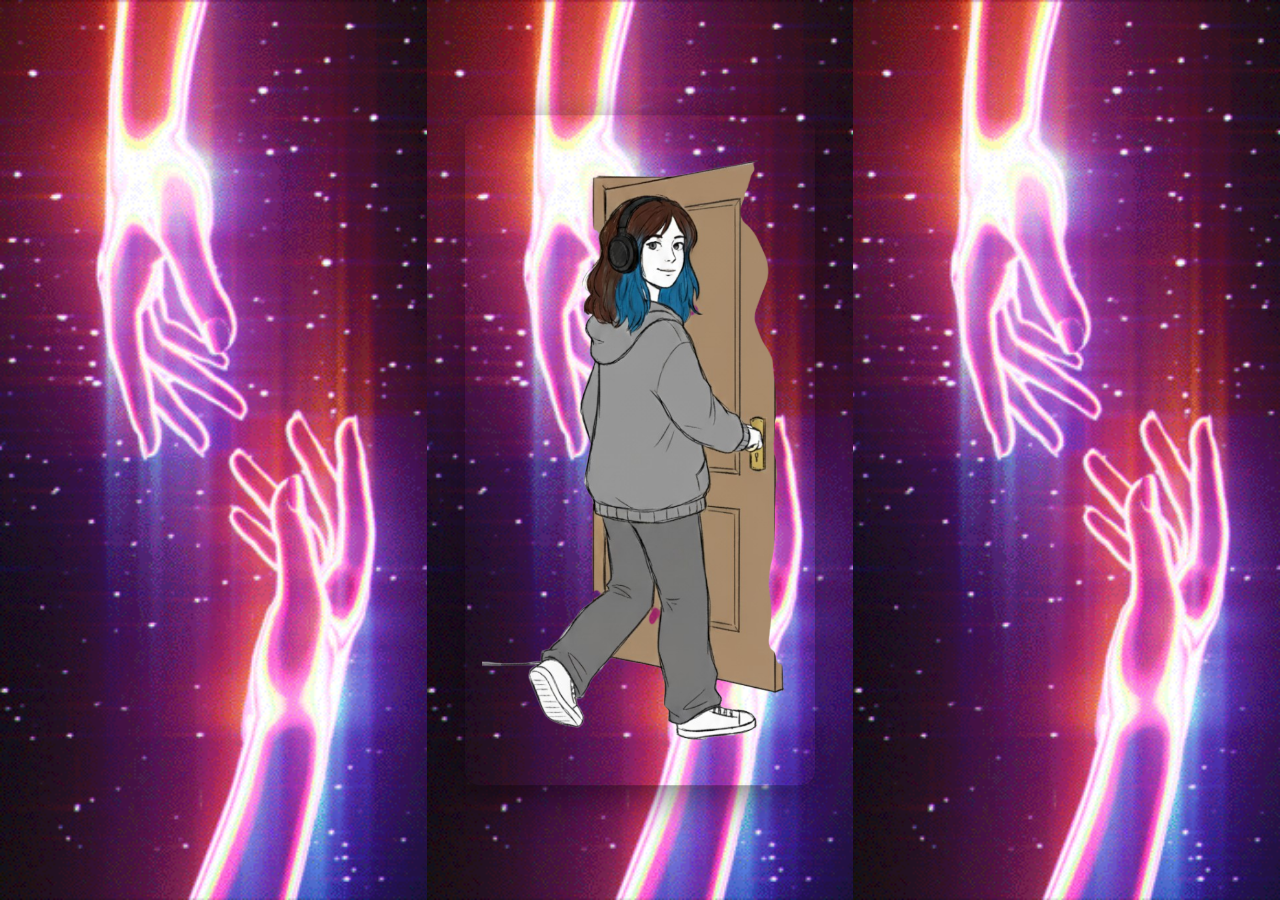
==== index.html @ 0a4c22d1 "." ====
<!DOCTYPE html>
<html lang="tr">
<head>
    <meta charset="UTF-8">
    <meta name="viewport" content="width=device-width, initial-scale=1.0">
    <title>selinpir</title>
    
    <link rel="stylesheet" href="style.css">
</head>
<body class="light-page" >
    <div id="entry-page">

       <div class="gif-background-layer">
            <a href="hakkimda.html" class="gif-link">
                <img src="img/gif/left.gif" alt="Arka Plan GIF" class="background-gif">
            </a>
            <a href="hakkimda.html" class="gif-link">
                <img src="img/gif/left.gif" alt="Arka Plan GIF" class="background-gif">
            </a>
            <a href="hakkimda.html" class="gif-link">
                <img src="img/gif/left.gif" alt="Arka Plan GIF" class="background-gif">
            </a>
        </div>
      
        <div class="center-image-layer">
            <a href="hakkimda.html">
                <img src="img/bne22.png" alt="Portfolyo Giriş" class="center-image">
            </a>
        </div>
    </div>
</body>
</html>
---- style.css ----
body {
    font-family: 'Raleway', sans-serif;
    background-color: #fff; 
    color: #333;             
    line-height: 1.6;         
    margin: 0;
    padding: 0;
    display: flex;
    flex-direction: column;
    align-items: center;
}

h1, h2 {
    font-family: 'Indie Flower', cursive;
}

header, main, footer {
    width: 100%;
    max-width: 900px; 
    padding: 20px;
    box-sizing: border-box; 
    text-align: center; 
    align-items: center;
}
/* ------------------------------------------------------------------------------------------ */
/* --- NAVBAR STİLLERİ --- */
.navbar {
    width: 100%;
    background-color: #222;
    padding: 10px 0;
    position: sticky;
    top: 0;
    z-index: 100; 
}

.navbar ul {
    display: flex; 
    justify-content: center; 
    list-style-type: none; 
    margin: 0;
    padding: 0;
}

.navbar ul li a {
    color: white;
    text-decoration: none;
    font-family: 'Indie Flower', cursive; 
    font-size: 2em; 
    padding: 10px 15px;
    transition: color 0.3s;
}

.navbar ul li a:hover {
    color: #cccccc; 
}

.language-switcher {
    margin-top: 15px;
}

.language-switcher button {
    background-color: #333;
    color: white;
    border: none;
    padding: 8px 12px;
    cursor: pointer;
    font-family: 'Indie Flower', cursive; 
    transition: background-color 0.3s;
}

.language-switcher button:hover {
    background-color: #555;
}
/* --- NAVBAR STİLLERİ --- */
/* ------------------------------------------------------------------------------------------ */
/* ------------------------------------------------------------------------------------------ */
/* --- ANA SAYFA DÜZENİ --- */
.about-page {
    display: flex;
    align-items: flex-start; 
    justify-content: center;
    gap: 20px; 
    width: 100%;
    max-width: 1200px; 
    margin: 10px auto; 
    padding: 10px;
    box-sizing: border-box;
}
/* --- SOL SÜTUN: METİN İÇERİKLERİ --- */
.about-text {
    flex: 1; 
    display: flex;
    flex-direction: column; 
    gap: 20px; 
}

.about-text h2 {
    font-family: 'Indie Flower', cursive;
    font-size: 2.5em; 
    margin-bottom: 10px; 
    color: #333;
    border-bottom: 2px solid #f0f0f0; 
    padding-bottom: 10px;
}

#deneyim-listesi, #beceri-listesi {
    display: flex;
    flex-direction: column;
    gap: 15px; 
}

.deneyim-item, .beceri-item {
    padding-bottom: 10px;
    border-bottom: 1px solid #e9e9e9; 
}

.deneyim-item:last-child, .beceri-item:last-child {
    border-bottom: none; 
}

.deneyim-item h3, .beceri-item h3 {
    font-family: 'Indie Flower', cursive; 
    margin-bottom: 5px;
}

.about-image {
    flex: 1; 
    position: relative; 
    text-align: center; 
}

.about-image img.profile-photo {
    width: 100%;
    max-width: 400px; 
    height: auto;
    border-radius: 15px;
    box-shadow: 0 4px 15px rgba(0, 0, 0, 0.1); 
}

.cv-button {
    position: absolute;
    bottom: 25px; 
    left: 50%; 
    transform: translateX(-50%); 
    display: inline-block;
    background-color: #333;
    color: white;
    padding: 12px 25px;
    border-radius: 50px; 
    text-decoration: none;
    font-weight: bold;
    box-shadow: 0 2px 10px rgba(0, 0, 0, 0.2);
    transition: all 0.3s ease;
}

.cv-button:hover {
    background-color: #555;
    transform: translateX(-50%) translateY(-3px); 
    box-shadow: 0 4px 12px rgba(0, 0, 0, 0.3);
}
/* --- ANA SAYFA DÜZENİ --- */
/* ------------------------------------------------------------------------------------------ */
/*giris page  */
body.light-page {
    margin: 0;
    padding: 0;
    overflow: hidden; 
}
.entry-container {
    position: relative; 
    width: 100vw;
    height: 100vh;
}

.gif-background-layer {
    position: absolute; 
    top: 0;
    left: 0;
    width: 100%;
    height: 100%;
    display: flex; 
    z-index: 1; 
}

.gif-background-layer .gif-link {
    flex: 1; 
    height: 100%;
    transition: transform 0.3s ease;
}

.gif-background-layer .background-gif {
    width: 100%;
    height: 100%;
    object-fit: cover;
    display: block;
}

.center-image-layer {
    position: absolute; 
    top: 50%;
    left: 50%;
    transform: translate(-50%, -50%); 
    z-index: 2; 
}

.center-image-layer .center-image {
    max-width: 350px; 
    height: auto;
    border-radius: 15px;
    box-shadow: 0 10px 40px rgba(0, 0, 0, 0.5); 
    display: block;
}
/*giris page  */
/* ------------------------------------------------------------------------------------------ */
.navbar-gif-section {
    position: relative; 
    width: 100%;
    height: 700px;    
}

.navbar-gif-section .full-width-gif {
    width: 100%;
    height: 100%;
    object-fit: cover; 
    display: block; 
}

.gif-overlay {
    position: absolute;
    top: 0;
    left: 0;
    width: 100%;
    height: 100%;
    display: flex;
    justify-content: center;
    align-items: center;
    opacity: 0; 
    transition: opacity 0.4s ease; 
    pointer-events: none; 
}

.navbar-gif-section:hover .gif-overlay {
    opacity: 1; 
    pointer-events: auto; 
}

.overlay-text {
    color: white;
    font-size: 2.2em; 
    font-weight: bold;
    text-shadow: 2px 2px 4px rgba(0, 0, 0, 0.5); 
    font-family: 'Indie Flower', cursive; 
    transform: translateY(20px); 
    opacity: 0; 
    transition: transform 0.4s ease, opacity 0.4s ease; 
}

.navbar-gif-section:hover .overlay-text {
    opacity: 1;
    transform: translateY(0); 
}

/* sosyal medya icon */
.social-icons-grid {
    display: flex;          
    justify-content: center;   
    align-items: center;  
    flex-wrap: wrap;           
    gap: 20px;                 
    padding: 20px;
    margin-top: 20px;
}

.social-icons-grid a {
    display: inline-block; 
    transition: transform 0.3s ease;
}


.social-icons-grid img {
    width: 60px;   
    height: 60px; 
    border-radius: 50%; 
    object-fit: cover; 
    box-shadow: 0 4px 10px rgba(0, 0, 0, 0.1); 
}

.social-icons-grid a:hover {
    transform: scale(1.15) translateY(-5px); 
}



.iletisim-alt-gorsel {
    display: block; 
    
    margin-left: auto;
    margin-right: auto;
    margin-top: 50px; 


    width: 100%; 
    max-width: 600px; 

}


.projects-grid {
    display: grid;
    grid-template-columns: repeat(auto-fit, minmax(350px, 1fr));
    gap: 25px; 
    padding: 20px 0;
}

.project-card {
    background-color: #ffffff;
    border-radius: 15px;
    padding: 25px;
    box-shadow: 0 4px 20px rgba(0, 0, 0, 0.08);
    display: flex;
    flex-direction: column; 
    transition: transform 0.3s ease, box-shadow 0.3s ease;
}

.project-card:hover {
    transform: translateY(-8px); 
    box-shadow: 0 8px 25px rgba(0, 0, 0, 0.12);
}

.project-date {
    font-size: 0.9em;
    color: #888;
    margin-bottom: 8px;
    text-align: right;
}

.project-title {
    font-family: 'Indie Flower', cursive; 
    font-size: 2em;
    color: #333;
    margin-top: 0;
    margin-bottom: 15px;
}

.project-description {
    color: #555;
    font-size: 1em;
    line-height: 1.6;
    flex-grow: 1; 
    margin-bottom: 20px;
}

.project-tech-list {
    list-style-type: none;
    padding: 0;
    margin: 0 0 25px 0;
    display: flex;
    flex-wrap: wrap;
    gap: 8px;
}

.project-tech-list li {
    background-color: #f0f0f0;
    color: #444;
    font-size: 0.85em;
    padding: 5px 12px;
    border-radius: 20px;
}

.project-link {
    display: inline-block;
    background-color: #222;
    color: white;
    padding: 12px 20px;
    border-radius: 8px;
    text-decoration: none;
    text-align: center;
    font-weight: bold;
    transition: background-color 0.3s ease;
    margin-top: auto; 
}

.project-link:hover {
    background-color: #555;
}

.project-link .fab {
    margin-left: 8px; 
}
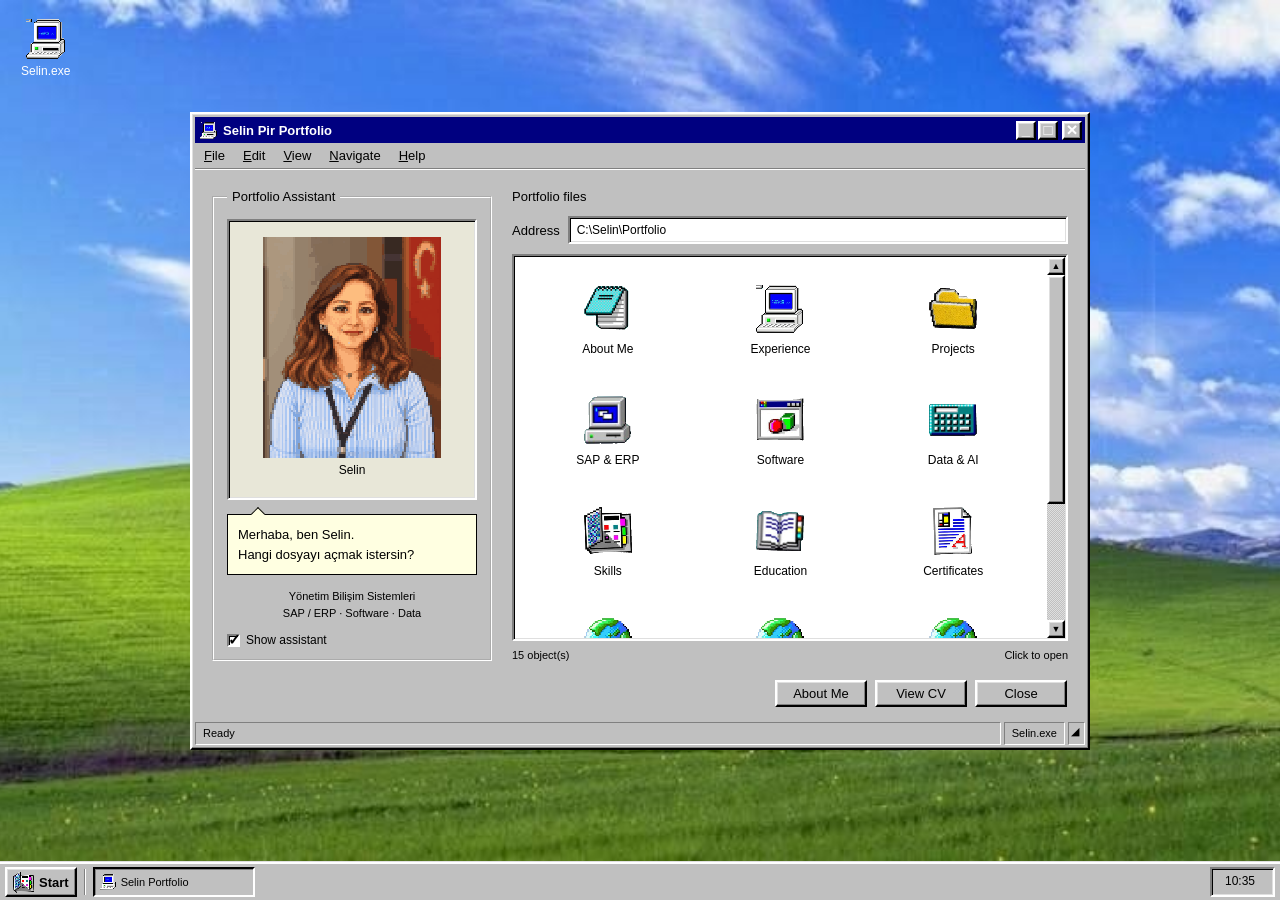
==== commit fe54964c: "under-the-stars" ====
--- a/index.html
+++ b/index.html
@@ -1,32 +1,51 @@
-<!DOCTYPE html>
+<!doctype html>
 <html lang="tr">
 <head>
-    <meta charset="UTF-8">
-    <meta name="viewport" content="width=device-width, initial-scale=1.0">
-    <title>selinpir</title>
-    
-    <link rel="stylesheet" href="style.css">
+  <meta charset="utf-8">
+  <meta name="viewport" content="width=device-width, initial-scale=1">
+  <meta name="theme-color" content="#008080">
+  <meta name="description" content="Selin Pir — SAP/ERP, yazılım ve veri portföyü. Windows 98 tarzında kişisel masaüstü.">
+  <title>Selin Pir Portfolio</title>
+  <link rel="icon" href="assets/icons/computer.png">
+  <link rel="stylesheet" href="style.css">
+  <script defer src="content.js"></script>
+  <script defer src="script.js"></script>
 </head>
-<body class="light-page" >
-    <div id="entry-page">
-
-       <div class="gif-background-layer">
-            <a href="hakkimda.html" class="gif-link">
-                <img src="img/gif/left.gif" alt="Arka Plan GIF" class="background-gif">
-            </a>
-            <a href="hakkimda.html" class="gif-link">
-                <img src="img/gif/left.gif" alt="Arka Plan GIF" class="background-gif">
-            </a>
-            <a href="hakkimda.html" class="gif-link">
-                <img src="img/gif/left.gif" alt="Arka Plan GIF" class="background-gif">
-            </a>
-        </div>
-      
-        <div class="center-image-layer">
-            <a href="hakkimda.html">
-                <img src="img/bne22.png" alt="Portfolyo Giriş" class="center-image">
-            </a>
-        </div>
-    </div>
+<body>
+  <main id="desktop" aria-label="Selin Portfolio masaüstü">
+    <button class="desktop-shortcut" data-restore="main" type="button"><img src="assets/icons/computer.png" alt=""><span>Selin.exe</span></button>
+    <section id="main-window" class="window main-window" aria-labelledby="main-title">
+      <header class="title-bar">
+        <div class="title-caption"><img src="assets/icons/computer.png" alt=""><span id="main-title">Selin Pir Portfolio</span></div>
+        <div class="window-controls"><button class="win-button" data-main="minimize" aria-label="Küçült">_</button><button class="win-button" data-main="maximize" aria-label="Büyüt veya eski boyuta getir">□</button><button class="win-button close-control" data-main="close" aria-label="Ana pencereyi kapat">×</button></div>
+      </header>
+      <nav class="menu-bar" aria-label="Uygulama menüsü">
+        <button data-menu="file" aria-expanded="false"><u>F</u>ile</button><button data-menu="edit" aria-expanded="false"><u>E</u>dit</button><button data-menu="view" aria-expanded="false"><u>V</u>iew</button><button data-menu="navigate" aria-expanded="false"><u>N</u>avigate</button><button data-menu="help" aria-expanded="false"><u>H</u>elp</button>
+      </nav>
+      <div id="menu-popup" class="menu-popup outset-panel" hidden></div>
+      <div class="window-body main-body">
+        <fieldset class="assistant-field"><legend>Portfolio Assistant</legend>
+          <div class="assistant-stage inset-panel"><img src="assets/pixel/selin.svg" alt="Selin'in piksel karakteri" class="pixel-selin"><span class="assistant-name">Selin</span></div>
+          <div class="assistant-speech">Merhaba, ben Selin.<br>Hangi dosyayı açmak istersin?</div>
+          <p class="assistant-summary">Yönetim Bilişim Sistemleri<br>SAP / ERP · Software · Data</p>
+          <label class="classic-check"><input id="assistant-toggle" type="checkbox" checked> Show assistant</label>
+        </fieldset>
+        <section class="browser-field" aria-label="Portföy dosyaları">
+          <div class="browser-label">Portfolio files</div>
+          <div class="address-row"><label for="address">Address</label><input id="address" class="inset-panel" readonly value="C:\Selin\Portfolio"></div>
+          <div class="scroll-frame inset-panel" id="files-frame">
+            <div class="scroll-viewport" id="files-viewport" tabindex="0" aria-label="Portföy dosyaları, kaydırılabilir"><div id="file-grid" class="file-grid"></div></div>
+          </div>
+          <div class="browser-footer"><span id="file-count"> 16 object(s)</span><span>Click to open</span></div>
+        </section>
+      </div>
+      <div class="main-actions"><button class="win-button" data-open="about">About Me</button><button class="win-button" data-open="resume">View CV</button><button class="win-button" data-main="close">Close</button></div>
+      <footer class="status-bar"><span id="main-status">Ready</span><span>Selin.exe</span><span class="size-grip" aria-hidden="true">◢</span></footer>
+    </section>
+    <div id="window-container"></div>
+  </main>
+  <div id="start-menu" class="start-menu outset-panel" hidden><div class="start-banner">Selin<span>02</span></div><div><button data-restore="main"><img src="assets/icons/computer.png" alt="">Portfolio Assistant</button><button data-open="projects"><img src="assets/icons/folder.png" alt="">Projects</button><button data-open="contact"><img src="assets/icons/phone.png" alt="">Contact</button><hr><button data-open="help"><img src="assets/icons/help.png" alt="">Help</button></div></div>
+  <footer class="taskbar"><button id="start-button" class="win-button start-button" aria-expanded="false"><img src="assets/icons/control.png" alt="">Start</button><div class="task-separator"></div><div id="task-buttons"><button class="win-button task-button" data-restore="main"><img src="assets/icons/computer.png" alt="">Selin Portfolio</button></div><div class="tray inset-panel"><time id="clock"></time></div></footer>
+  <noscript><p class="noscript">Dosyaları açmak için JavaScript'i etkinleştirin. <a href="https://github.com/selinpir">GitHub profilini aç</a>.</p></noscript>
 </body>
-</html>+</html>
--- a/style.css
+++ b/style.css
@@ -1,389 +1,166 @@
-body {
-    font-family: 'Raleway', sans-serif;
-    background-color: #fff; 
-    color: #333;             
-    line-height: 1.6;         
-    margin: 0;
-    padding: 0;
-    display: flex;
-    flex-direction: column;
-    align-items: center;
+/* Windows 95/98 palette and reusable controls. No external fonts or libraries. */
+:root { --gray: #c0c0c0; --navy: #000080; --light: #fff; --dark: #808080; font-family: 'MS Sans Serif', Tahoma, Arial, sans-serif; font-size: 13px; color: #000; }
+* { box-sizing: border-box; }
+body { margin: 0; background: #008080; overflow: hidden; cursor: default; }
+
+#desktop {
+  height: calc(100dvh - 38px);
+  position: relative;
+  overflow: hidden;
+
+  background-image: url("assets/wallpapers/wallpaper.jpg");
+  background-size: cover;
+  background-position: center;
+  background-repeat: no-repeat;
 }
 
-h1, h2 {
-    font-family: 'Indie Flower', cursive;
+button, input { font: inherit; color: inherit; }
+button { cursor: default; }
+a { color: #0000c0; }
+button:focus-visible, a:focus-visible, input:focus-visible { outline: 1px dotted #000; outline-offset: -4px; }
+[hidden] { display: none !important; }
+#desktop { height: calc(100dvh - 38px); position: relative; overflow: hidden; }
+.window, .outset-panel { background: var(--gray); border: 2px solid; border-color: #fff #000 #000 #fff; box-shadow: inset -1px -1px #808080, inset 1px 1px #dfdfdf; }
+.window { padding: 3px; display: flex; flex-direction: column; }
+.main-window { position: absolute; width: min(900px, calc(100% - 80px)); height: min(638px, calc(100% - 66px)); left: 50%; top: 50%; transform: translate(-50%, -50%); z-index: 2; min-height: 300px; }
+.title-bar { background: var(--navy); color: #fff; height: 26px; min-height: 26px; padding: 3px 3px 3px 5px; display: flex; justify-content: space-between; align-items: center; user-select: none; touch-action: none; }
+.title-caption { font-weight: bold; display: flex; align-items: center; gap: 6px; min-width: 0; }
+.title-caption span { overflow: hidden; text-overflow: ellipsis; white-space: nowrap; }
+.title-caption img { width: 17px; height: 17px; image-rendering: pixelated; }
+.window-controls { display: flex; gap: 2px; flex-shrink: 0; }
+.win-button { background: var(--gray); border: 2px solid; border-color: #fff #000 #000 #fff; box-shadow: inset -1px -1px #808080, inset 1px 1px #dfdfdf; min-height: 27px; padding: 4px 13px; }
+.win-button:active, .win-button.pressed { border-color: #000 #fff #fff #000; box-shadow: inset 1px 1px #808080; }
+.win-button:disabled { color: #808080; text-shadow: 1px 1px #fff; }
+.window-controls .win-button { min-height: 18px; height: 19px; width: 20px; padding: 0; font: bold 15px Arial; line-height: 14px; }
+.window-controls .close-control { margin-left: 2px; font-size: 19px; }
+.menu-bar { display: flex; padding: 2px 0; border-bottom: 1px solid #808080; box-shadow: 0 1px #fff; min-height: 25px; }
+.menu-bar button { background: transparent; border: 0; padding: 3px 9px; }
+.menu-bar button:hover, .menu-bar button[aria-expanded=true] { background: var(--navy); color: white; }
+.main-body { flex: 1; min-height: 0; display: grid; grid-template-columns: 280px minmax(0, 1fr); gap: 20px; padding: 20px 17px 12px; }
+fieldset { border: 2px groove #fff; margin: 0; min-width: 0; padding: 15px 13px 12px; }
+legend { padding: 0 5px; }
+.assistant-field { display: flex; flex-direction: column; min-height: 0; }
+.inset-panel { border: 2px solid; border-color: #808080 #fff #fff #808080; box-shadow: inset 1px 1px #000, inset -1px -1px #dfdfdf; }
+.assistant-stage { background: #e8e7d8; flex: 1; min-height: 70px; display: flex; flex-direction: column; align-items: center; justify-content: center; overflow: hidden; }
+.pixel-selin { width: auto; height: min(250px, 80%); max-width: 90%; image-rendering: pixelated; }
+.assistant-name { font-size: 12px; margin: 5px; }
+.assistant-speech { background: #ffffe1; border: 1px solid #000; padding: 10px; line-height: 1.5; margin: 14px 0 8px; position: relative; }
+.assistant-speech:before { content: ''; width: 9px; height: 9px; border-top: 1px solid; border-left: 1px solid; background: #ffffe1; transform: rotate(45deg); position: absolute; top: -6px; left: 25px; }
+.assistant-summary { text-align: center; font-size: 11px; line-height: 1.5; margin: 5px 0 12px; }
+.classic-check { display: flex; gap: 6px; align-items: center; font-size: 12px; }
+.classic-check input { appearance: none; width: 13px; height: 13px; margin: 0; background: white; border: 2px solid; border-color: #808080 #fff #fff #808080; box-shadow: inset 1px 1px #000; }
+.classic-check input:checked:after { content: '✓'; position: relative; top: -5px; left: -1px; font: bold 15px Arial; }
+.browser-field { min-width: 0; min-height: 0; display: flex; flex-direction: column; }
+.browser-label { padding: 0 0 12px; }
+.address-row { display: flex; align-items: center; gap: 8px; margin-bottom: 10px; }
+.address-row input { width: 100%; min-width: 0; padding: 5px 7px; background: white; font-size: 12px; }
+.scroll-frame { position: relative; min-height: 0; flex: 1; background: #fff; display: flex; padding: 1px; }
+.scroll-viewport { flex: 1; min-width: 0; overflow: auto; scrollbar-width: none; overscroll-behavior: contain; }
+.scroll-viewport::-webkit-scrollbar { display: none; }
+.file-grid { display: grid; grid-template-columns: repeat(3, minmax(0,1fr)); align-content: start; padding: 14px 9px; gap: 10px 5px; }
+.desktop-icon { border: 1px solid transparent; background: transparent; display: flex; align-items: center; justify-content: center; flex-direction: column; gap: 7px; padding: 8px 3px; min-height: 101px; color: black; font-size: 12px; }
+.file-icon { width: 48px; height: 48px; object-fit: contain; image-rendering: pixelated; flex-shrink: 0; }
+.desktop-icon span { padding: 2px 4px; text-align: center; overflow-wrap: anywhere; }
+.desktop-icon:hover span, .desktop-icon:focus span { background: var(--navy); color: white; }
+.desktop-icon:focus { outline: 1px dotted #000; outline-offset: -3px; }
+.file-grid.list-view { grid-template-columns: 1fr; gap: 0; padding: 5px; }
+.list-view .desktop-icon { flex-direction: row; justify-content: start; min-height: 46px; padding: 4px 9px; }
+.list-view .file-icon { width: 32px; height: 32px; }
+/* Custom scrollbar retains native scrolling, keyboard, touch and wheel support. */
+.win-scrollbar { width: 18px; flex-shrink: 0; background: #dfdfdf; display: flex; flex-direction: column; margin-left: 1px; }
+.scroll-arrow { min-height: 18px; height: 18px; padding: 0; width: 18px; font-size: 9px; line-height: 12px; flex-shrink: 0; }
+.scroll-track { flex: 1; position: relative; background-color: #dfdfdf; background-image: repeating-conic-gradient(#c0c0c0 0% 25%,#dfdfdf 0% 50%); background-size: 2px 2px; }
+.scroll-thumb { position: absolute; left: 0; top: 0; width: 18px; min-height: 22px; padding: 0; touch-action: none; }
+.browser-footer { display: flex; justify-content: space-between; gap: 8px; font-size: 11px; padding-top: 8px; }
+.main-actions { display: flex; justify-content: flex-end; gap: 8px; padding: 7px 18px 15px; }
+.main-actions .win-button { min-width: 92px; }
+.status-bar { display: flex; gap: 3px; min-height: 23px; font-size: 11px; }
+.status-bar>span { border: 1px solid; border-color: #808080 #fff #fff #808080; padding: 4px 7px; }
+.status-bar>span:first-child { flex: 1; }
+.status-bar .size-grip { padding: 2px; width: 17px; }
+.desktop-shortcut { position: absolute; top: 18px; left: 15px; border: 0; background: transparent; display: flex; flex-direction: column; align-items: center; gap: 5px; color: white; font-size: 12px; }
+.desktop-shortcut img { width: 40px; height: 40px; image-rendering: pixelated; }
+.taskbar { position: fixed; z-index: 10000; bottom: 0; left: 0; width: 100%; height: 38px; background: var(--gray); border-top: 2px solid white; box-shadow: 0 -1px #dfdfdf; display: flex; gap: 7px; padding: 3px 5px; }
+.start-button { font-weight: bold; display: flex; gap: 5px; align-items: center; padding: 2px 6px; }
+.start-button img { width: 21px; height: 21px; image-rendering: pixelated; }
+.task-separator { border-left: 1px solid #808080; border-right: 1px solid #fff; margin: 2px 0; }
+#task-buttons { display: flex; flex: 1; min-width: 0; gap: 4px; overflow: auto; scrollbar-width: none; }
+.task-button { width: 162px; flex-shrink: 0; min-width: 65px; display: flex; align-items: center; gap: 5px; font-size: 11px; padding: 2px 5px; overflow: hidden; white-space: nowrap; text-overflow: ellipsis; }
+.task-button img { width: 16px; height: 16px; image-rendering: pixelated; }
+.tray { padding: 5px 13px; min-width: 65px; font-size: 12px; }
+.menu-popup { position: absolute; top: 52px; left: 4px; z-index: 100; min-width: 180px; padding: 3px; }
+.menu-popup button, .start-menu button { background: transparent; border: 0; width: 100%; text-align: left; padding: 8px 14px; display: flex; align-items: center; gap: 9px; }
+.menu-popup button:hover, .start-menu button:hover { background: var(--navy); color: white; }
+.start-menu { position: fixed; z-index: 10001; left: 4px; bottom: 38px; display: flex; padding: 3px; }
+.start-menu img { width: 30px; height: 30px; image-rendering: pixelated; }
+.start-banner { background: #808080; color: #c0c0c0; writing-mode: vertical-rl; transform: rotate(180deg); padding: 10px 5px; font-size: 23px; font-weight: bold; }
+.start-banner span { color: #fff; font-weight: normal; }
+.start-menu hr { border: 0; border-top: 1px solid #808080; border-bottom: 1px solid #fff; margin: 3px; }
+.child-window { position: absolute; width: min(650px,calc(100% - 30px)); height: min(510px,calc(100% - 35px)); min-width: 280px; min-height: 230px; resize: both; overflow: hidden; }
+.child-window.inactive>.title-bar { background: #808080; }
+.child-window .scroll-frame { margin: 8px; }
+.child-content { padding: 20px; line-height: 1.55; background: white; }
+.child-content.notepad { font-family: 'Courier New',monospace; }
+.child-content h2 { font-size: 19px; margin: 0 0 16px; }
+.child-content h3 { font-size: 14px; margin: 12px 0 6px; }
+.child-content p { margin: 0 0 14px; }
+.child-content .mini { font-size: 11px; color: #555; }
+.card { padding: 12px 0; border-bottom: 1px solid #808080; }
+.card:last-child { border-bottom: 0; }
+.pills { display: flex; flex-wrap: wrap; gap: 5px; margin: 10px 0 18px; }
+.pill { background: #eee; border: 1px solid #808080; padding: 3px 6px; font-size: 12px; }
+.stat-row { display: flex; gap: 12px; margin: 16px 0; flex-wrap: wrap; }
+.stat { border: 2px groove #ddd; padding: 8px 12px; }
+.stat strong { display: block; font-size: 19px; }
+.stat small { display: block; }
+.external-list { display: flex; flex-direction: column; gap: 8px; }
+.external-list a { padding: 8px; border-bottom: 1px solid #ddd; }
+.window-actions { display: flex; gap: 8px; flex-wrap: wrap; margin-top: 18px; }
+.action-link,.action-button { display: inline-block; background: #c0c0c0; border: 2px solid; border-color: #fff #000 #000 #fff; box-shadow: inset -1px -1px #808080; color: black; padding: 5px 10px; text-decoration: none; font: 12px Tahoma,Arial,sans-serif; }
+.project-grid { padding: 0; grid-template-columns: repeat(3,minmax(0,1fr)); }
+.project-grid .desktop-icon { min-height: 110px; }
+.project-meta { border: 2px groove #ddd; padding: 10px; }
+.project-meta dt { font-weight: bold; margin-top: 8px; }
+.project-meta dd { margin: 0; }
+.note { font-size: 12px; color: #555; margin-top: 15px!important; }
+.maximized { left: 0!important; top: 0!important; width: 100%!important; height: 100%!important; transform: none!important; resize: none; }
+body.print-window #desktop,body.print-window .taskbar { display: none; }
+.noscript { position: fixed; top: 0; background: white; padding: 15px; z-index: 20000; }
+@media (max-width: 640px) {
+ .main-window { width: calc(100% - 12px); height: calc(100% - 12px); }
+ .desktop-shortcut { display: none; }
+ .main-body { grid-template-columns: 125px minmax(0,1fr); padding: 10px 5px; gap: 8px; }
+ fieldset { padding: 8px 5px; }
+ .assistant-stage { flex: 0 1 180px; }
+ .pixel-selin { max-width: 100%; height: 85%; }
+ .assistant-speech { font-size: 11px; padding: 7px; }
+ .assistant-summary { font-size: 10px; }
+ .classic-check { font-size: 10px; }
+ .address-row label { display: none; }
+ .file-grid { grid-template-columns: repeat(2,minmax(0,1fr)); padding: 8px 1px; gap: 4px 0; }
+ .desktop-icon { font-size: 11px; min-height: 92px; }
+ .file-icon { width: 40px; height: 40px; }
+ .browser-footer { font-size: 9px; }
+ .browser-footer span:last-child { display: none; }
+ .main-actions { padding: 4px 5px 10px; gap: 6px; }
+ .main-actions .win-button { min-width: 0; flex: 1; }
+ .child-window { left: 3px!important; top: 3px!important; width: calc(100% - 6px)!important; height: calc(100% - 6px)!important; resize: none; }
+ .child-content { padding: 14px; }
+ .project-grid { grid-template-columns: repeat(2,minmax(0,1fr)); }
+ .tray { padding: 5px 7px; min-width: 51px; }
+ .task-button { width: 115px; }
+ .menu-bar button { padding: 3px 7px; }
 }
-
-header, main, footer {
-    width: 100%;
-    max-width: 900px; 
-    padding: 20px;
-    box-sizing: border-box; 
-    text-align: center; 
-    align-items: center;
+@media (max-height: 540px) {
+ .main-window { height: calc(100% - 10px); }
+ .main-body { padding-top: 8px; }
+ .assistant-summary,.classic-check { display: none; }
+ .assistant-speech { margin-bottom: 0; }
 }
-/* ------------------------------------------------------------------------------------------ */
-/* --- NAVBAR STİLLERİ --- */
-.navbar {
-    width: 100%;
-    background-color: #222;
-    padding: 10px 0;
-    position: sticky;
-    top: 0;
-    z-index: 100; 
+@media print {
+ body { background: white; overflow: visible; }
+ #desktop,.taskbar,.start-menu { display: none!important; }
+ #print-content { display: block!important; font: 12pt Arial,sans-serif; }
+ #print-content .window-actions { display: none; }
 }
-
-.navbar ul {
-    display: flex; 
-    justify-content: center; 
-    list-style-type: none; 
-    margin: 0;
-    padding: 0;
-}
-
-.navbar ul li a {
-    color: white;
-    text-decoration: none;
-    font-family: 'Indie Flower', cursive; 
-    font-size: 2em; 
-    padding: 10px 15px;
-    transition: color 0.3s;
-}
-
-.navbar ul li a:hover {
-    color: #cccccc; 
-}
-
-.language-switcher {
-    margin-top: 15px;
-}
-
-.language-switcher button {
-    background-color: #333;
-    color: white;
-    border: none;
-    padding: 8px 12px;
-    cursor: pointer;
-    font-family: 'Indie Flower', cursive; 
-    transition: background-color 0.3s;
-}
-
-.language-switcher button:hover {
-    background-color: #555;
-}
-/* --- NAVBAR STİLLERİ --- */
-/* ------------------------------------------------------------------------------------------ */
-/* ------------------------------------------------------------------------------------------ */
-/* --- ANA SAYFA DÜZENİ --- */
-.about-page {
-    display: flex;
-    align-items: flex-start; 
-    justify-content: center;
-    gap: 20px; 
-    width: 100%;
-    max-width: 1200px; 
-    margin: 10px auto; 
-    padding: 10px;
-    box-sizing: border-box;
-}
-/* --- SOL SÜTUN: METİN İÇERİKLERİ --- */
-.about-text {
-    flex: 1; 
-    display: flex;
-    flex-direction: column; 
-    gap: 20px; 
-}
-
-.about-text h2 {
-    font-family: 'Indie Flower', cursive;
-    font-size: 2.5em; 
-    margin-bottom: 10px; 
-    color: #333;
-    border-bottom: 2px solid #f0f0f0; 
-    padding-bottom: 10px;
-}
-
-#deneyim-listesi, #beceri-listesi {
-    display: flex;
-    flex-direction: column;
-    gap: 15px; 
-}
-
-.deneyim-item, .beceri-item {
-    padding-bottom: 10px;
-    border-bottom: 1px solid #e9e9e9; 
-}
-
-.deneyim-item:last-child, .beceri-item:last-child {
-    border-bottom: none; 
-}
-
-.deneyim-item h3, .beceri-item h3 {
-    font-family: 'Indie Flower', cursive; 
-    margin-bottom: 5px;
-}
-
-.about-image {
-    flex: 1; 
-    position: relative; 
-    text-align: center; 
-}
-
-.about-image img.profile-photo {
-    width: 100%;
-    max-width: 400px; 
-    height: auto;
-    border-radius: 15px;
-    box-shadow: 0 4px 15px rgba(0, 0, 0, 0.1); 
-}
-
-.cv-button {
-    position: absolute;
-    bottom: 25px; 
-    left: 50%; 
-    transform: translateX(-50%); 
-    display: inline-block;
-    background-color: #333;
-    color: white;
-    padding: 12px 25px;
-    border-radius: 50px; 
-    text-decoration: none;
-    font-weight: bold;
-    box-shadow: 0 2px 10px rgba(0, 0, 0, 0.2);
-    transition: all 0.3s ease;
-}
-
-.cv-button:hover {
-    background-color: #555;
-    transform: translateX(-50%) translateY(-3px); 
-    box-shadow: 0 4px 12px rgba(0, 0, 0, 0.3);
-}
-/* --- ANA SAYFA DÜZENİ --- */
-/* ------------------------------------------------------------------------------------------ */
-/*giris page  */
-body.light-page {
-    margin: 0;
-    padding: 0;
-    overflow: hidden; 
-}
-.entry-container {
-    position: relative; 
-    width: 100vw;
-    height: 100vh;
-}
-
-.gif-background-layer {
-    position: absolute; 
-    top: 0;
-    left: 0;
-    width: 100%;
-    height: 100%;
-    display: flex; 
-    z-index: 1; 
-}
-
-.gif-background-layer .gif-link {
-    flex: 1; 
-    height: 100%;
-    transition: transform 0.3s ease;
-}
-
-.gif-background-layer .background-gif {
-    width: 100%;
-    height: 100%;
-    object-fit: cover;
-    display: block;
-}
-
-.center-image-layer {
-    position: absolute; 
-    top: 50%;
-    left: 50%;
-    transform: translate(-50%, -50%); 
-    z-index: 2; 
-}
-
-.center-image-layer .center-image {
-    max-width: 350px; 
-    height: auto;
-    border-radius: 15px;
-    box-shadow: 0 10px 40px rgba(0, 0, 0, 0.5); 
-    display: block;
-}
-/*giris page  */
-/* ------------------------------------------------------------------------------------------ */
-.navbar-gif-section {
-    position: relative; 
-    width: 100%;
-    height: 700px;    
-}
-
-.navbar-gif-section .full-width-gif {
-    width: 100%;
-    height: 100%;
-    object-fit: cover; 
-    display: block; 
-}
-
-.gif-overlay {
-    position: absolute;
-    top: 0;
-    left: 0;
-    width: 100%;
-    height: 100%;
-    display: flex;
-    justify-content: center;
-    align-items: center;
-    opacity: 0; 
-    transition: opacity 0.4s ease; 
-    pointer-events: none; 
-}
-
-.navbar-gif-section:hover .gif-overlay {
-    opacity: 1; 
-    pointer-events: auto; 
-}
-
-.overlay-text {
-    color: white;
-    font-size: 2.2em; 
-    font-weight: bold;
-    text-shadow: 2px 2px 4px rgba(0, 0, 0, 0.5); 
-    font-family: 'Indie Flower', cursive; 
-    transform: translateY(20px); 
-    opacity: 0; 
-    transition: transform 0.4s ease, opacity 0.4s ease; 
-}
-
-.navbar-gif-section:hover .overlay-text {
-    opacity: 1;
-    transform: translateY(0); 
-}
-
-/* sosyal medya icon */
-.social-icons-grid {
-    display: flex;          
-    justify-content: center;   
-    align-items: center;  
-    flex-wrap: wrap;           
-    gap: 20px;                 
-    padding: 20px;
-    margin-top: 20px;
-}
-
-.social-icons-grid a {
-    display: inline-block; 
-    transition: transform 0.3s ease;
-}
-
-
-.social-icons-grid img {
-    width: 60px;   
-    height: 60px; 
-    border-radius: 50%; 
-    object-fit: cover; 
-    box-shadow: 0 4px 10px rgba(0, 0, 0, 0.1); 
-}
-
-.social-icons-grid a:hover {
-    transform: scale(1.15) translateY(-5px); 
-}
-
-
-
-.iletisim-alt-gorsel {
-    display: block; 
-    
-    margin-left: auto;
-    margin-right: auto;
-    margin-top: 50px; 
-
-
-    width: 100%; 
-    max-width: 600px; 
-
-}
-
-
-.projects-grid {
-    display: grid;
-    grid-template-columns: repeat(auto-fit, minmax(350px, 1fr));
-    gap: 25px; 
-    padding: 20px 0;
-}
-
-.project-card {
-    background-color: #ffffff;
-    border-radius: 15px;
-    padding: 25px;
-    box-shadow: 0 4px 20px rgba(0, 0, 0, 0.08);
-    display: flex;
-    flex-direction: column; 
-    transition: transform 0.3s ease, box-shadow 0.3s ease;
-}
-
-.project-card:hover {
-    transform: translateY(-8px); 
-    box-shadow: 0 8px 25px rgba(0, 0, 0, 0.12);
-}
-
-.project-date {
-    font-size: 0.9em;
-    color: #888;
-    margin-bottom: 8px;
-    text-align: right;
-}
-
-.project-title {
-    font-family: 'Indie Flower', cursive; 
-    font-size: 2em;
-    color: #333;
-    margin-top: 0;
-    margin-bottom: 15px;
-}
-
-.project-description {
-    color: #555;
-    font-size: 1em;
-    line-height: 1.6;
-    flex-grow: 1; 
-    margin-bottom: 20px;
-}
-
-.project-tech-list {
-    list-style-type: none;
-    padding: 0;
-    margin: 0 0 25px 0;
-    display: flex;
-    flex-wrap: wrap;
-    gap: 8px;
-}
-
-.project-tech-list li {
-    background-color: #f0f0f0;
-    color: #444;
-    font-size: 0.85em;
-    padding: 5px 12px;
-    border-radius: 20px;
-}
-
-.project-link {
-    display: inline-block;
-    background-color: #222;
-    color: white;
-    padding: 12px 20px;
-    border-radius: 8px;
-    text-decoration: none;
-    text-align: center;
-    font-weight: bold;
-    transition: background-color 0.3s ease;
-    margin-top: auto; 
-}
-
-.project-link:hover {
-    background-color: #555;
-}
-
-.project-link .fab {
-    margin-left: 8px; 
-}+.menu-popup { max-height: calc(100dvh - 145px); overflow: auto; }
